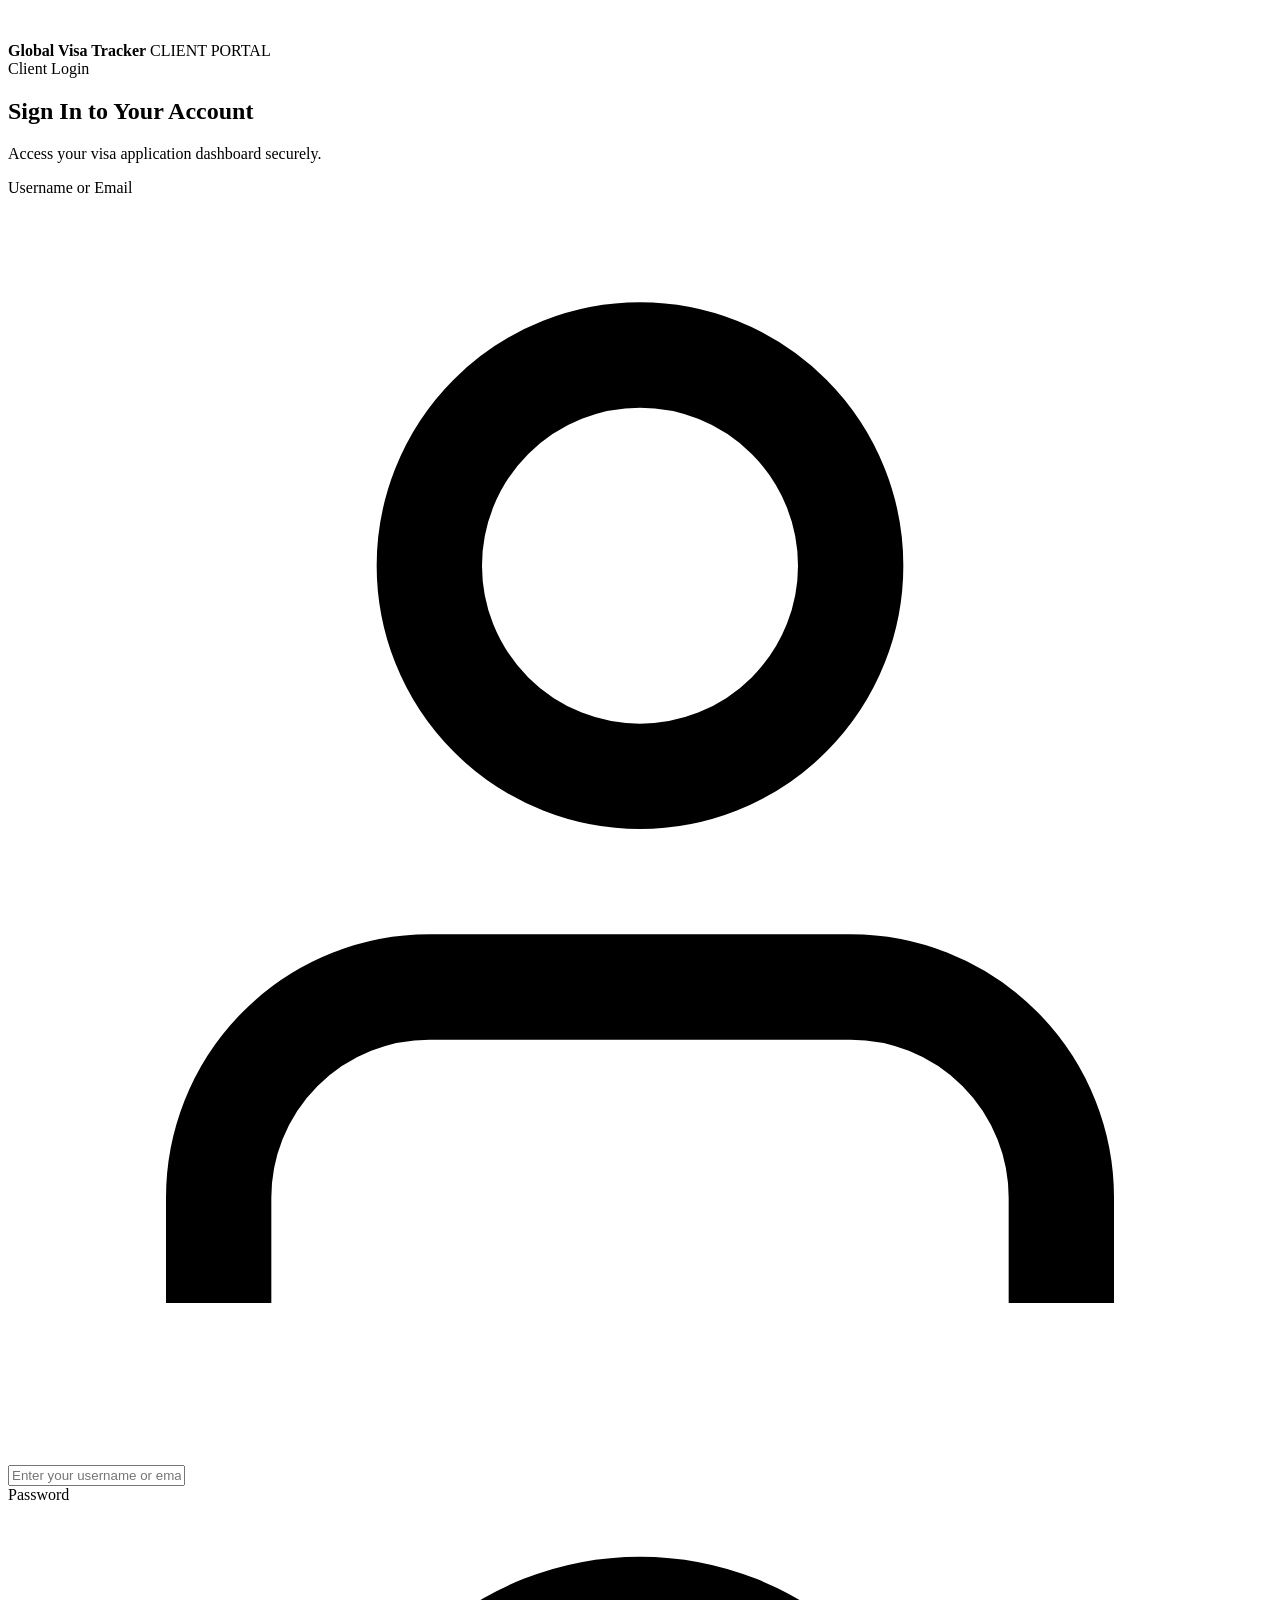
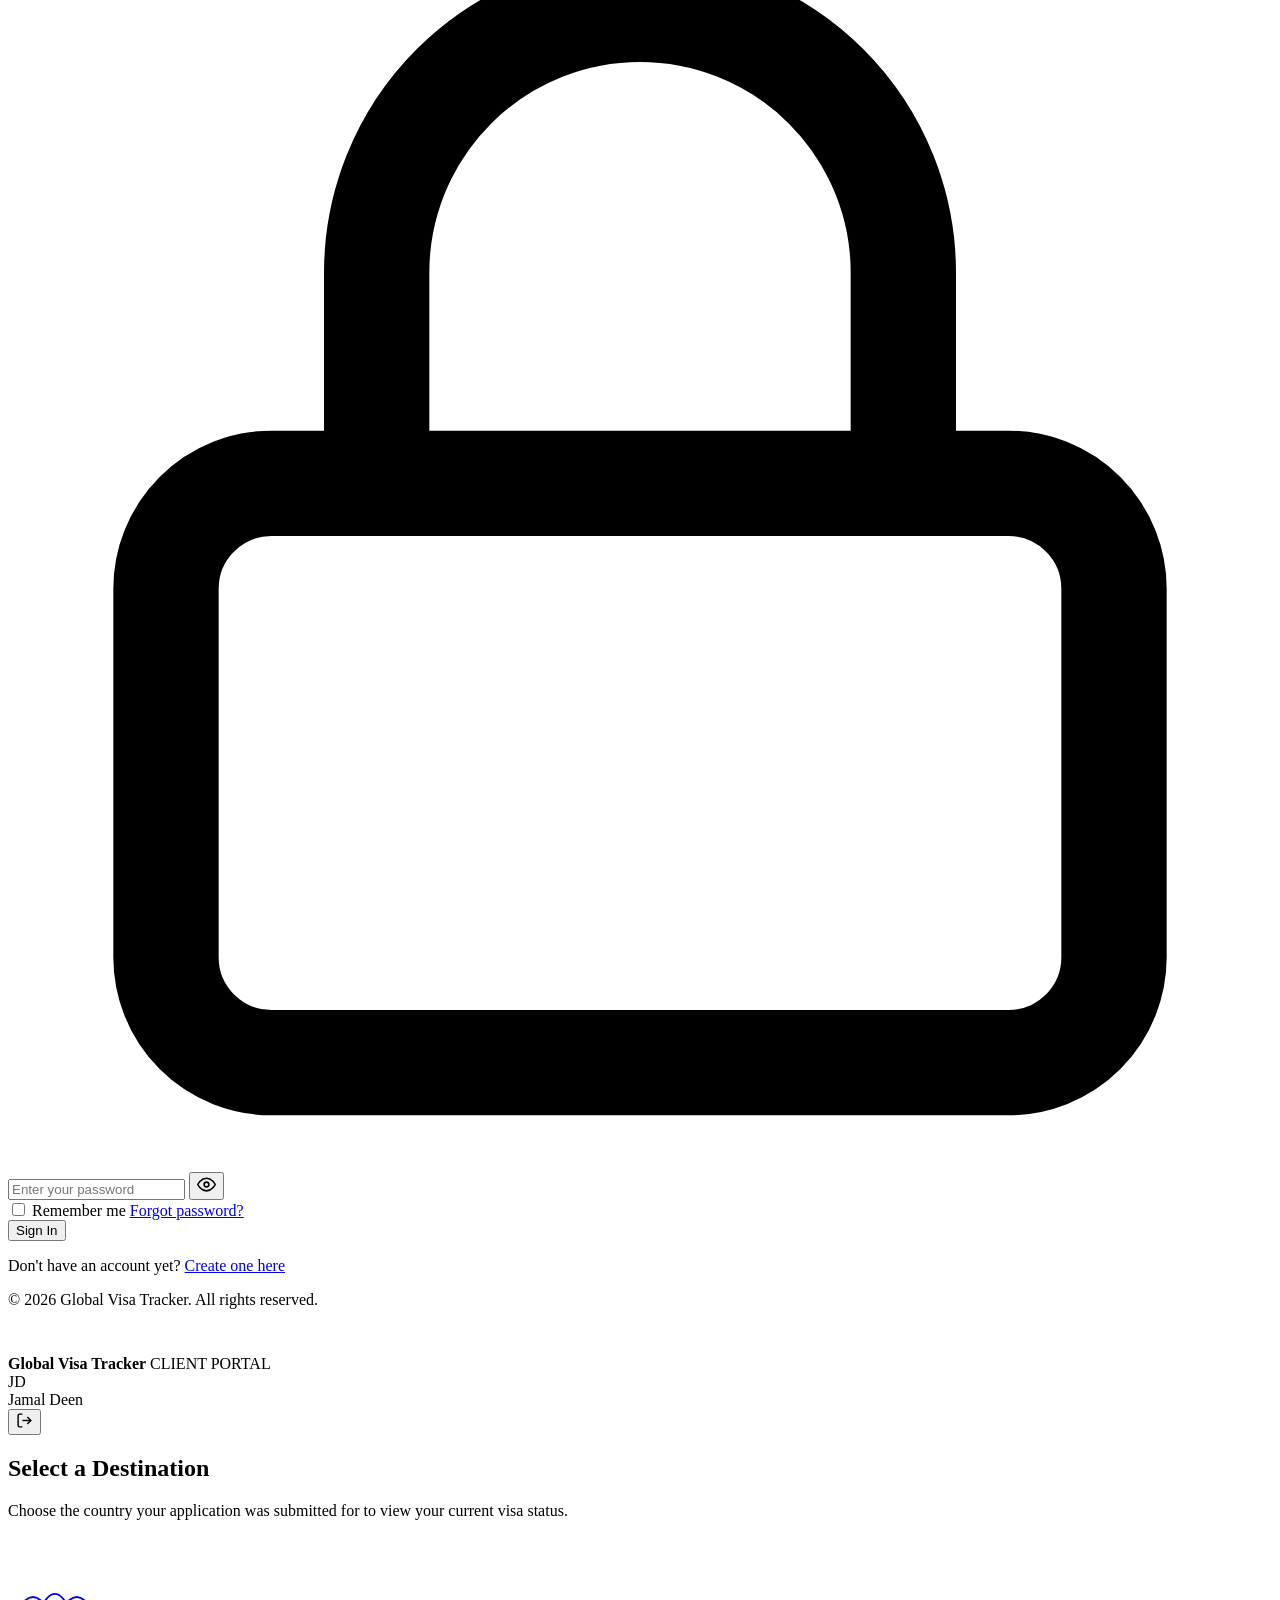
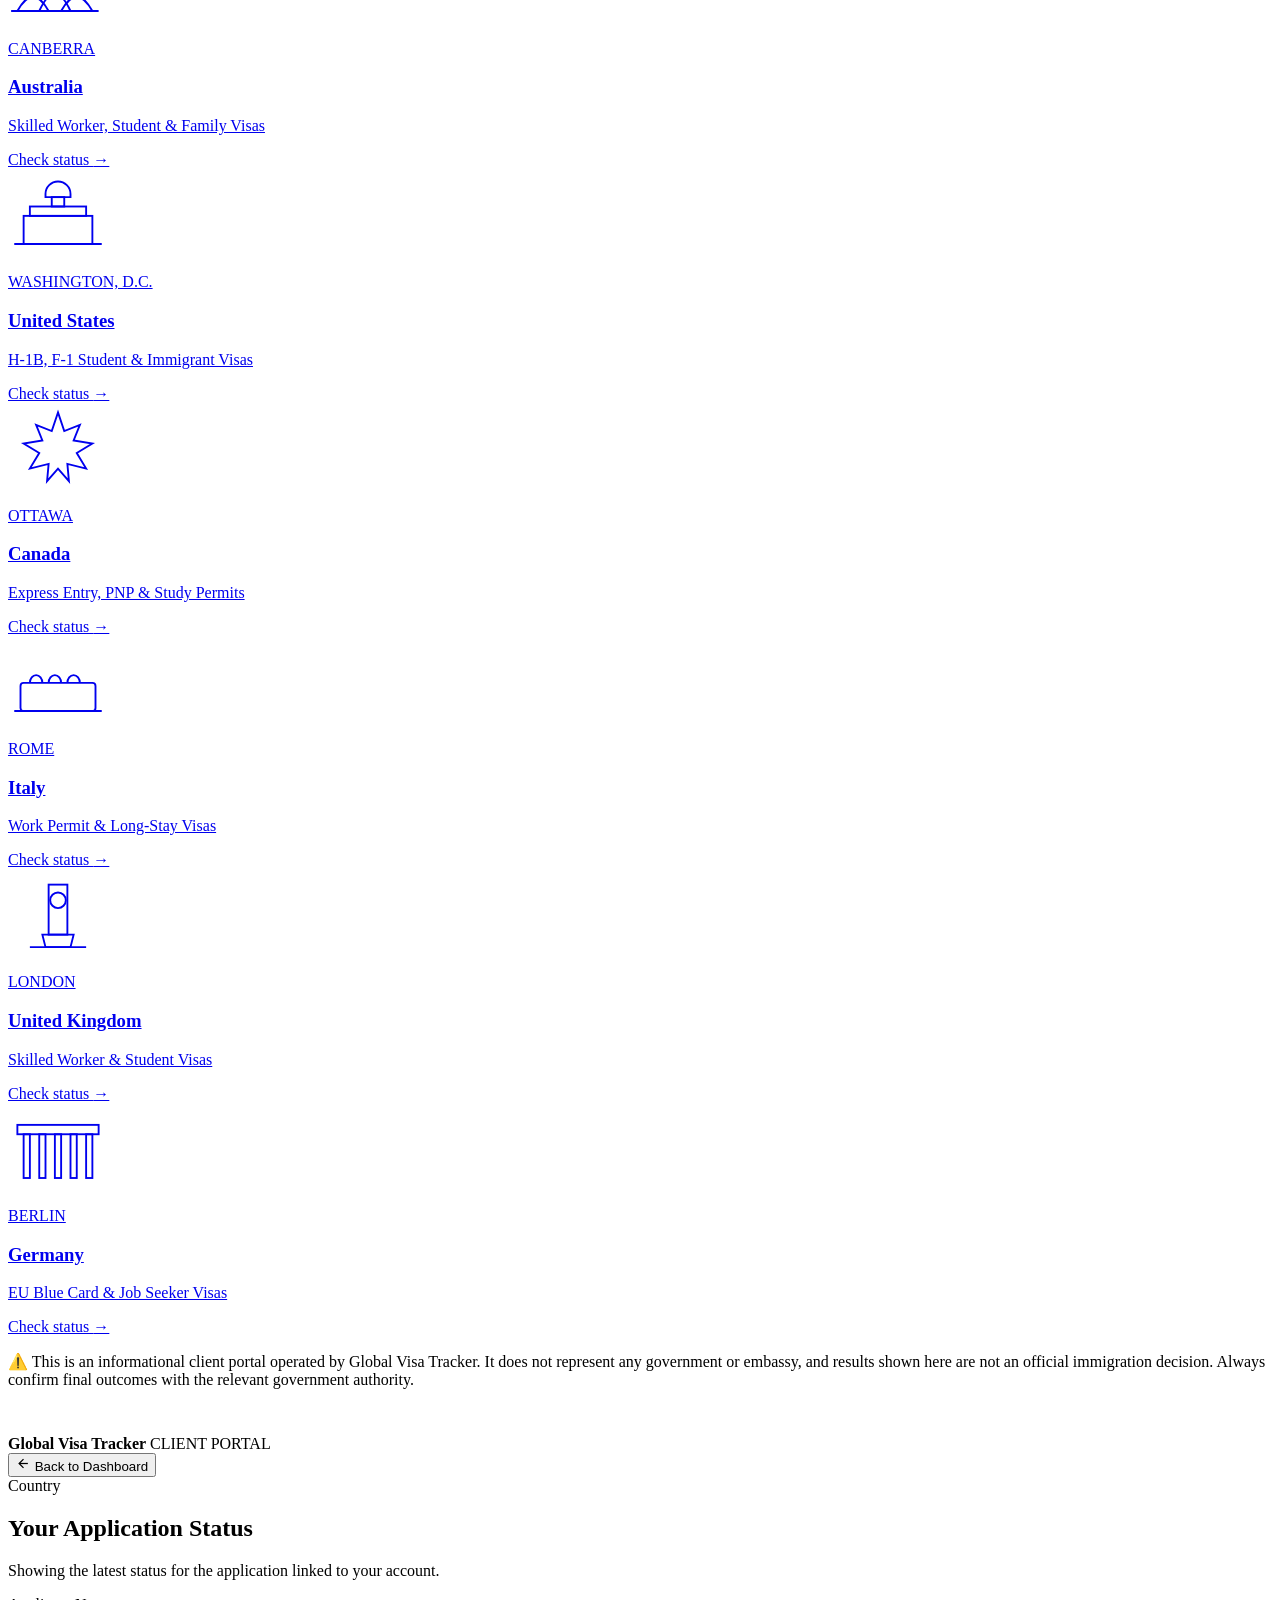
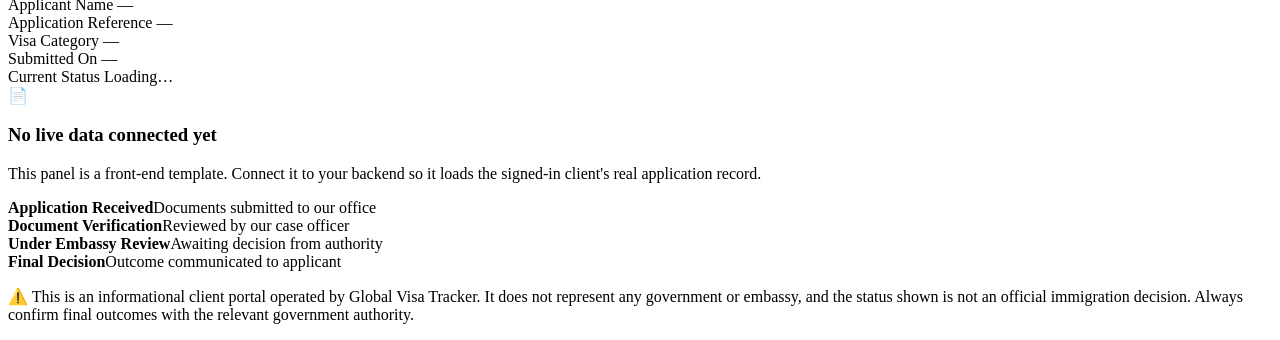
==== index.html @ 9123223c "Create index.html" ====
<!DOCTYPE html>
<html lang="en">
<head>
<meta charset="UTF-8">
<meta name="viewport" content="width=device-width, initial-scale=1.0">
<title>Global Visa Tracker</title>
<link rel="stylesheet" href="style.css">
<link href="https://fonts.googleapis.com/css2?family=Merriweather:wght@700&family=Inter:wght@400;500;600&display=swap" rel="stylesheet">
</head>
<body>

<!-- ======================================================
     PAGE 1 — LOGIN
     ====================================================== -->
<section id="page-login" class="page is-active">
  <div class="page-wrap">

    <header class="top-bar">
      <div class="logo-group">
        <div class="logo-mark">
          <svg viewBox="0 0 48 48" width="30" height="30" fill="none" xmlns="http://www.w3.org/2000/svg">
            <circle cx="24" cy="24" r="21" stroke="#ffffff" stroke-width="2"/>
            <ellipse cx="24" cy="24" rx="9" ry="21" stroke="#ffffff" stroke-width="1.4"/>
            <line x1="3" y1="24" x2="45" y2="24" stroke="#ffffff" stroke-width="1.4"/>
            <path d="M24 7c5 4 8 10 8 17s-3 13-8 17c-5-4-8-10-8-17s3-13 8-17z" stroke="#ffffff" stroke-width="1.2" opacity="0.7"/>
          </svg>
        </div>
        <div class="logo-text">
          <strong>Global Visa Tracker</strong>
          <span>CLIENT PORTAL</span>
        </div>
      </div>
      <div class="top-bar-tag">Client Login</div>
    </header>

    <main class="main-area">
      <div class="login-card">

        <div class="card-header">
          <h1>Sign In to Your Account</h1>
          <p>Access your visa application dashboard securely.</p>
        </div>

        <form id="loginForm" novalidate>

          <div class="field-group">
            <label for="username">Username or Email</label>
            <div class="input-shell" id="userShell">
              <svg class="field-icon" viewBox="0 0 24 24" fill="none" stroke="currentColor" stroke-width="2"><path d="M20 21v-2a4 4 0 0 0-4-4H8a4 4 0 0 0-4 4v2"/><circle cx="12" cy="7" r="4"/></svg>
              <input type="text" id="username" name="username" placeholder="Enter your username or email" autocomplete="username" required>
            </div>
          </div>

          <div class="field-group">
            <label for="password">Password</label>
            <div class="input-shell" id="passShell">
              <svg class="field-icon" viewBox="0 0 24 24" fill="none" stroke="currentColor" stroke-width="2"><rect x="3" y="11" width="18" height="11" rx="2"/><path d="M7 11V7a5 5 0 0 1 10 0v4"/></svg>
              <input type="password" id="password" name="password" placeholder="Enter your password" autocomplete="current-password" required>
              <button type="button" class="toggle-eye" id="toggleEye" aria-label="Show or hide password">
                <svg id="eyeOpen" viewBox="0 0 24 24" fill="none" stroke="currentColor" stroke-width="2" width="19" height="19">
                  <path d="M1 12s4-8 11-8 11 8 11 8-4 8-11 8-11-8-11-8z"/><circle cx="12" cy="12" r="3"/>
                </svg>
                <svg id="eyeClosed" viewBox="0 0 24 24" fill="none" stroke="currentColor" stroke-width="2" width="19" height="19" style="display:none;">
                  <path d="M17.94 17.94A10.94 10.94 0 0 1 12 20c-7 0-11-8-11-8a18.5 18.5 0 0 1 5.06-5.94M9.9 4.24A9.12 9.12 0 0 1 12 4c7 0 11 8 11 8a18.5 18.5 0 0 1-2.16 3.19m-6.72-1.07a3 3 0 1 1-4.24-4.24"/>
                  <line x1="1" y1="1" x2="23" y2="23"/>
                </svg>
              </button>
            </div>
          </div>

          <div class="field-row">
            <label class="remember-check">
              <input type="checkbox" id="remember">
              <span>Remember me</span>
            </label>
            <a href="#" class="forgot-link">Forgot password?</a>
          </div>

          <div class="form-error" id="formError"></div>

          <button type="submit" class="btn-login" id="loginBtn">
            <span class="btn-text">Sign In</span>
            <span class="btn-spinner" id="btnSpinner"></span>
          </button>

        </form>

        <p class="signup-note">Don't have an account yet? <a href="#">Create one here</a></p>
      </div>
    </main>

    <footer class="bottom-bar">
      <p>&copy; 2026 Global Visa Tracker. All rights reserved.</p>
    </footer>

  </div>
</section>

<!-- ======================================================
     PAGE 2 — DASHBOARD
     ====================================================== -->
<section id="page-dashboard" class="page">
  <div class="page-wrap">

    <header class="top-bar">
      <div class="logo-group">
        <div class="logo-mark">
          <svg viewBox="0 0 48 48" width="26" height="26" fill="none"><circle cx="24" cy="24" r="21" stroke="#fff" stroke-width="2"/><ellipse cx="24" cy="24" rx="9" ry="21" stroke="#fff" stroke-width="1.3"/><line x1="3" y1="24" x2="45" y2="24" stroke="#fff" stroke-width="1.3"/></svg>
        </div>
        <div class="logo-text">
          <strong>Global Visa Tracker</strong>
          <span>CLIENT PORTAL</span>
        </div>
      </div>
      <div class="top-bar-right">
        <div class="user-chip">
          <div class="user-avatar">JD</div>
          <span class="user-name">Jamal Deen</span>
        </div>
        <button class="logout-btn" title="Log out" data-nav="page-login">
          <svg width="17" height="17" viewBox="0 0 24 24" fill="none" stroke="currentColor" stroke-width="2"><path d="M9 21H5a2 2 0 0 1-2-2V5a2 2 0 0 1 2-2h4"/><polyline points="16 17 21 12 16 7"/><line x1="21" y1="12" x2="9" y2="12"/></svg>
        </button>
      </div>
    </header>

    <main class="main-area">

      <div class="page-intro">
        <h1>Select a Destination</h1>
        <p>Choose the country your application was submitted for to view your current visa status.</p>
      </div>

      <div class="country-grid">

        <a class="country-card" href="#" data-nav="page-status" data-country="australia" data-country-label="Australia">
          <div class="card-watermark">
            <svg viewBox="0 0 64 64" width="100" height="100" fill="none" stroke="currentColor" stroke-width="1.2">
              <path d="M6 48 Q16 30 26 48 Z"/><path d="M20 48 Q30 26 40 48 Z"/><path d="M34 48 Q44 30 54 48 Z"/><line x1="2" y1="48" x2="58" y2="48"/>
            </svg>
          </div>
          <div class="card-body">
            <div class="card-eyebrow">CANBERRA</div>
            <h3>Australia</h3>
            <p>Skilled Worker, Student &amp; Family Visas</p>
            <div class="card-cta">Check status <span class="arrow">→</span></div>
          </div>
        </a>

        <a class="country-card" href="#" data-nav="page-status" data-country="usa" data-country-label="United States">
          <div class="card-watermark">
            <svg viewBox="0 0 64 64" width="100" height="100" fill="none" stroke="currentColor" stroke-width="1.2">
              <path d="M32 8 a8 8 0 0 1 8 8 v2 h-16 v-2 a8 8 0 0 1 8 -8 z"/><rect x="28" y="18" width="8" height="6"/><rect x="14" y="24" width="36" height="6"/><rect x="10" y="30" width="44" height="18"/><line x1="4" y1="48" x2="60" y2="48"/>
            </svg>
          </div>
          <div class="card-body">
            <div class="card-eyebrow">WASHINGTON, D.C.</div>
            <h3>United States</h3>
            <p>H-1B, F-1 Student &amp; Immigrant Visas</p>
            <div class="card-cta">Check status <span class="arrow">→</span></div>
          </div>
        </a>

        <a class="country-card" href="#" data-nav="page-status" data-country="canada" data-country-label="Canada">
          <div class="card-watermark">
            <svg viewBox="0 0 64 64" width="100" height="100" fill="none" stroke="currentColor" stroke-width="1.2">
              <path d="M32 6 L36 18 L46 14 L42 24 L54 26 L44 32 L50 42 L38 39 L39 50 L32 42 L25 50 L26 39 L14 42 L20 32 L10 26 L22 24 L18 14 L28 18 Z"/>
            </svg>
          </div>
          <div class="card-body">
            <div class="card-eyebrow">OTTAWA</div>
            <h3>Canada</h3>
            <p>Express Entry, PNP &amp; Study Permits</p>
            <div class="card-cta">Check status <span class="arrow">→</span></div>
          </div>
        </a>

        <a class="country-card" href="#" data-nav="page-status" data-country="italy" data-country-label="Italy">
          <div class="card-watermark">
            <svg viewBox="0 0 64 64" width="100" height="100" fill="none" stroke="currentColor" stroke-width="1.2">
              <rect x="8" y="30" width="48" height="18" rx="2"/><path d="M14 30 a4 5 0 0 1 8 0 M26 30 a4 5 0 0 1 8 0 M38 30 a4 5 0 0 1 8 0"/><line x1="4" y1="48" x2="60" y2="48"/>
            </svg>
          </div>
          <div class="card-body">
            <div class="card-eyebrow">ROME</div>
            <h3>Italy</h3>
            <p>Work Permit &amp; Long-Stay Visas</p>
            <div class="card-cta">Check status <span class="arrow">→</span></div>
          </div>
        </a>

        <a class="country-card" href="#" data-nav="page-status" data-country="uk" data-country-label="United Kingdom">
          <div class="card-watermark">
            <svg viewBox="0 0 64 64" width="100" height="100" fill="none" stroke="currentColor" stroke-width="1.2">
              <rect x="26" y="10" width="12" height="32"/><circle cx="32" cy="20" r="5"/><path d="M22 42 L42 42 L40 50 L24 50 Z"/><line x1="14" y1="50" x2="50" y2="50"/>
            </svg>
          </div>
          <div class="card-body">
            <div class="card-eyebrow">LONDON</div>
            <h3>United Kingdom</h3>
            <p>Skilled Worker &amp; Student Visas</p>
            <div class="card-cta">Check status <span class="arrow">→</span></div>
          </div>
        </a>

        <a class="country-card" href="#" data-nav="page-status" data-country="germany" data-country-label="Germany">
          <div class="card-watermark">
            <svg viewBox="0 0 64 64" width="100" height="100" fill="none" stroke="currentColor" stroke-width="1.2">
              <rect x="10" y="20" width="4" height="28"/><rect x="20" y="20" width="4" height="28"/><rect x="30" y="20" width="4" height="28"/><rect x="40" y="20" width="4" height="28"/><rect x="50" y="20" width="4" height="28"/><rect x="6" y="14" width="52" height="6"/>
            </svg>
          </div>
          <div class="card-body">
            <div class="card-eyebrow">BERLIN</div>
            <h3>Germany</h3>
            <p>EU Blue Card &amp; Job Seeker Visas</p>
            <div class="card-cta">Check status <span class="arrow">→</span></div>
          </div>
        </a>

      </div>

    </main>

    <footer class="disclaimer-bar">
      <p>⚠️ This is an informational client portal operated by Global Visa Tracker. It does not represent any government or embassy, and results shown here are not an official immigration decision. Always confirm final outcomes with the relevant government authority.</p>
    </footer>

  </div>
</section>

<!-- ======================================================
     PAGE 3 — STATUS CHECK
     ====================================================== -->
<section id="page-status" class="page">
  <div class="page-wrap">

    <header class="top-bar">
      <div class="logo-group">
        <div class="logo-mark">
          <svg viewBox="0 0 48 48" width="26" height="26" fill="none"><circle cx="24" cy="24" r="21" stroke="#fff" stroke-width="2"/><ellipse cx="24" cy="24" rx="9" ry="21" stroke="#fff" stroke-width="1.3"/><line x1="3" y1="24" x2="45" y2="24" stroke="#fff" stroke-width="1.3"/></svg>
        </div>
        <div class="logo-text">
          <strong>Global Visa Tracker</strong>
          <span>CLIENT PORTAL</span>
        </div>
      </div>
      <button class="back-link" data-nav="page-dashboard">
        <svg width="15" height="15" viewBox="0 0 24 24" fill="none" stroke="currentColor" stroke-width="2"><line x1="19" y1="12" x2="5" y2="12"/><polyline points="12 19 5 12 12 5"/></svg>
        <span>Back to Dashboard</span>
      </button>
    </header>

    <main class="main-area">

      <div class="status-card">

        <div class="status-card-head">
          <div class="country-tag" id="countryTag">Country</div>
          <h1>Your Application Status</h1>
          <p>Showing the latest status for the application linked to your account.</p>
        </div>

        <!-- ===========================================================
             NOTE FOR DEVELOPER:
             Populate this section from your authenticated backend
             (e.g. GET /api/applications/me), scoped to the logged-in
             client's session. Do NOT accept a passport number or
             phone number here to look up other people's records —
             status must only ever be shown for the account that is
             currently logged in.
             =========================================================== -->

        <div class="application-summary" id="applicationSummary">
          <div class="summary-row">
            <span class="summary-label">Applicant Name</span>
            <span class="summary-value" id="applicantName">—</span>
          </div>
          <div class="summary-row">
            <span class="summary-label">Application Reference</span>
            <span class="summary-value" id="applicationRef">—</span>
          </div>
          <div class="summary-row">
            <span class="summary-label">Visa Category</span>
            <span class="summary-value" id="visaCategory">—</span>
          </div>
          <div class="summary-row">
            <span class="summary-label">Submitted On</span>
            <span class="summary-value" id="submittedDate">—</span>
          </div>
          <div class="summary-row highlight">
            <span class="summary-label">Current Status</span>
            <span class="status-badge" id="statusBadge">
              <span class="status-dot"></span>
              <span id="statusText">Loading…</span>
            </span>
          </div>
        </div>

        <div class="empty-state" id="emptyState">
          <div class="empty-icon">📄</div>
          <h3>No live data connected yet</h3>
          <p>This panel is a front-end template. Connect it to your backend so it loads the signed-in client's real application record.</p>
        </div>

        <div class="timeline" id="timeline">
          <div class="timeline-step done">
            <div class="step-dot"></div>
            <div class="step-text"><strong>Application Received</strong><span>Documents submitted to our office</span></div>
          </div>
          <div class="timeline-step done">
            <div class="step-dot"></div>
            <div class="step-text"><strong>Document Verification</strong><span>Reviewed by our case officer</span></div>
          </div>
          <div class="timeline-step active">
            <div class="step-dot"></div>
            <div class="step-text"><strong>Under Embassy Review</strong><span>Awaiting decision from authority</span></div>
          </div>
          <div class="timeline-step">
            <div class="step-dot"></div>
            <div class="step-text"><strong>Final Decision</strong><span>Outcome communicated to applicant</span></div>
          </div>
        </div>

      </div>

    </main>

    <footer class="disclaimer-bar">
      <p>⚠️ This is an informational client portal operated by Global Visa Tracker. It does not represent any government or embassy, and the status shown is not an official immigration decision. Always confirm final outcomes with the relevant government authority.</p>
    </footer>

  </div>
</section>

<script src="script.js"></script>
</body>
</html>
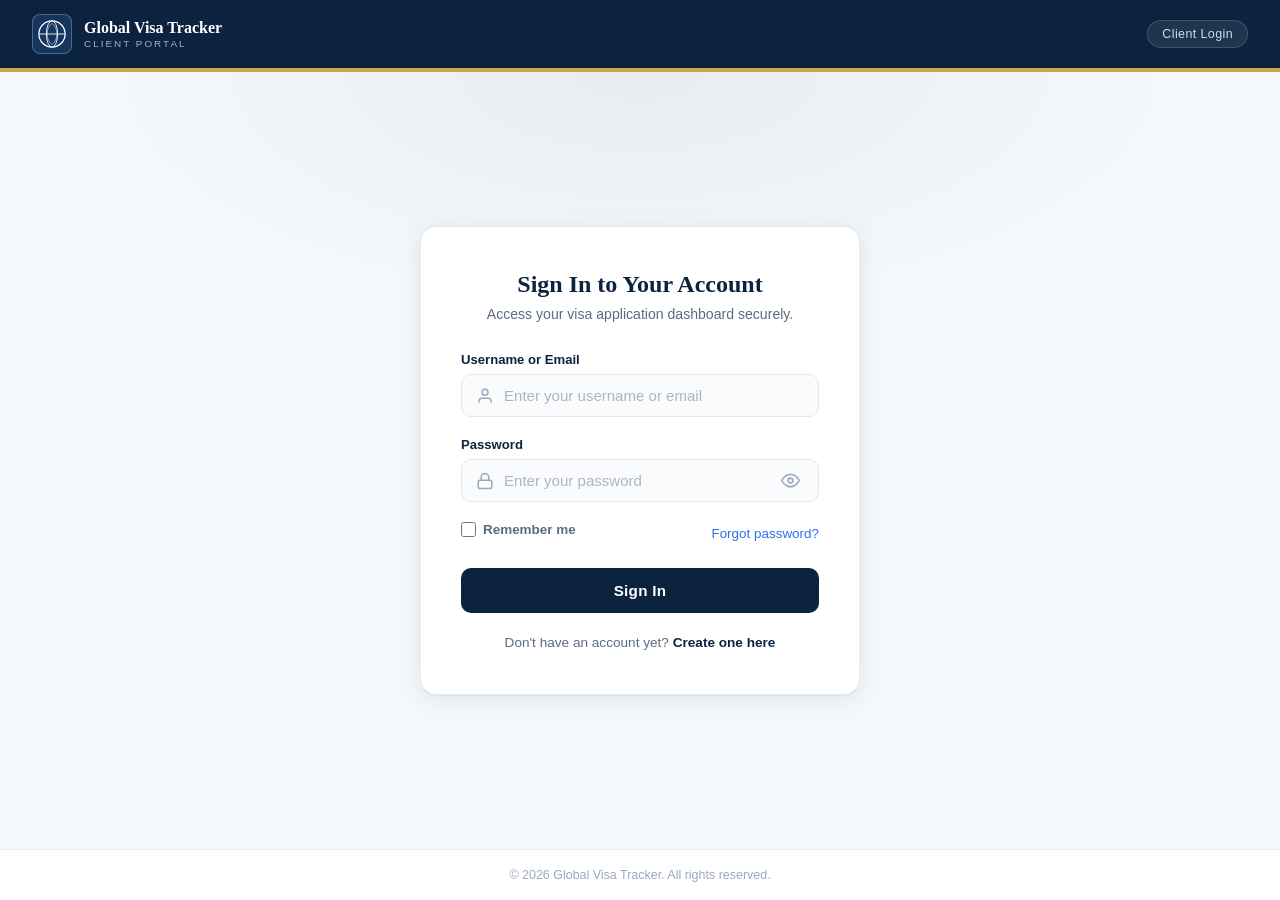
==== commit 075e0f29: "Update index.html" ====
--- a/index.html
+++ b/index.html
@@ -325,7 +325,7 @@
     </main>
 
     <footer class="disclaimer-bar">
-      <p>⚠️ This is an informational client portal operated by Global Visa Tracker. It does not represent any government or embassy, and the status shown is not an official immigration decision. Always confirm final outcomes with the relevant government authority.</p>
+      <p>⚠️ This is a personal/educational project for informational client portal operated by Global Visa Tracker. It does not represent any government or embassy, and the status shown is not an official immigration decision. Always confirm final outcomes with the relevant government authority.</p>
     </footer>
 
   </div>
--- a/style.css
+++ b/style.css
@@ -0,0 +1,390 @@
+/* ===========================
+   Global Visa Tracker — Combined Stylesheet
+   (Login + Dashboard + Status Check)
+   =========================== */
+
+* , *::before, *::after { box-sizing: border-box; margin: 0; padding: 0; }
+
+:root {
+  --navy: #0c2340;
+  --navy-light: #15355e;
+  --slate: #1e3a5f;
+  --off-white: #f4f7fb;
+  --white: #ffffff;
+  --gray-text: #5b6b80;
+  --border-default: #e1e7ef;
+  --accent: #2f6fed;
+  --gold: #c9a84c;
+  --gold-soft: rgba(201,168,76,0.12);
+  --amber: #b8860b;
+  --amber-soft: rgba(184,134,11,0.1);
+  --green: #1e8e5a;
+  --green-soft: rgba(30,142,90,0.1);
+  --red: #c0392b;
+  --red-soft: rgba(192,57,43,0.1);
+}
+
+html, body { height: 100%; }
+
+body {
+  font-family: 'Inter', sans-serif;
+  background: var(--off-white);
+  color: var(--navy);
+  -webkit-font-smoothing: antialiased;
+}
+
+/* ===========================
+   Page switching (SPA-style)
+   =========================== */
+.page { display: none; }
+.page.is-active { display: block; }
+
+.page-wrap { min-height: 100vh; display: flex; flex-direction: column; }
+
+/* ===========================
+   Shared: Top bar
+   =========================== */
+.top-bar {
+  background: var(--navy);
+  padding: 14px 32px;
+  display: flex;
+  align-items: center;
+  justify-content: space-between;
+  border-bottom: 4px solid var(--gold);
+}
+
+.logo-group { display: flex; align-items: center; gap: 12px; }
+
+.logo-mark {
+  width: 40px; height: 40px;
+  background: var(--navy-light);
+  border: 1px solid rgba(255,255,255,0.25);
+  border-radius: 8px;
+  display: flex; align-items: center; justify-content: center;
+  flex-shrink: 0;
+}
+
+.logo-text { display: flex; flex-direction: column; line-height: 1.25; }
+.logo-text strong { font-family: 'Merriweather', serif; font-size: 1rem; color: var(--white); }
+.logo-text span { font-size: 0.62rem; letter-spacing: 2px; color: #9db3cf; font-weight: 500; }
+
+.top-bar-tag {
+  background: rgba(255,255,255,0.08);
+  color: #cfdcec;
+  font-size: 0.78rem;
+  font-weight: 500;
+  padding: 6px 14px;
+  border-radius: 20px;
+  border: 1px solid rgba(255,255,255,0.15);
+  letter-spacing: 0.4px;
+}
+
+.top-bar-right { display: flex; align-items: center; gap: 14px; }
+
+.user-chip { display: flex; align-items: center; gap: 9px; }
+.user-avatar {
+  width: 32px; height: 32px;
+  background: var(--gold);
+  color: var(--navy);
+  border-radius: 50%;
+  display: flex; align-items: center; justify-content: center;
+  font-weight: 600; font-size: 0.78rem;
+}
+.user-name { color: #d6e0ee; font-size: 0.85rem; font-weight: 500; }
+
+.logout-btn {
+  background: rgba(255,255,255,0.08);
+  border: 1px solid rgba(255,255,255,0.15);
+  color: #cfdcec;
+  width: 34px; height: 34px;
+  border-radius: 8px;
+  cursor: pointer;
+  display: flex; align-items: center; justify-content: center;
+  transition: background 0.2s, color 0.2s;
+}
+.logout-btn:hover { background: rgba(255,255,255,0.16); color: #fff; }
+
+.back-link {
+  display: flex; align-items: center; gap: 6px;
+  color: #cfdcec; text-decoration: none;
+  font-size: 0.85rem; font-weight: 500;
+  background: rgba(255,255,255,0.08);
+  border: 1px solid rgba(255,255,255,0.15);
+  padding: 8px 14px; border-radius: 8px;
+  cursor: pointer;
+  transition: background 0.2s;
+}
+.back-link:hover { background: rgba(255,255,255,0.16); }
+
+/* ===========================
+   Shared: Disclaimer bar
+   =========================== */
+.disclaimer-bar {
+  background: #fff8e8;
+  border-top: 1px solid #f0e0b0;
+  padding: 14px 24px;
+  text-align: center;
+}
+.disclaimer-bar p {
+  font-size: 0.78rem;
+  color: #8a6e1e;
+  max-width: 760px;
+  margin: 0 auto;
+  line-height: 1.6;
+}
+
+/* ===========================
+   PAGE 1 — LOGIN
+   =========================== */
+.main-area {
+  flex: 1;
+  padding: 40px 20px;
+  display: flex;
+  align-items: center;
+  justify-content: center;
+  background:
+    radial-gradient(ellipse 70% 50% at 50% 0%, rgba(12,35,64,0.05) 0%, transparent 60%),
+    var(--off-white);
+}
+
+.login-card {
+  width: 440px;
+  max-width: 100%;
+  background: var(--white);
+  border-radius: 16px;
+  padding: 44px 40px;
+  box-shadow: 0 4px 24px rgba(12,35,64,0.08), 0 1px 2px rgba(12,35,64,0.06);
+  border: 1px solid #e8edf3;
+  animation: cardIn 0.5s cubic-bezier(.22,1,.36,1) both;
+}
+
+@keyframes cardIn {
+  from { opacity: 0; transform: translateY(16px); }
+  to   { opacity: 1; transform: translateY(0); }
+}
+
+.card-header { margin-bottom: 30px; text-align: center; }
+.card-header h1 { font-family: 'Merriweather', serif; font-size: 1.5rem; color: var(--navy); margin-bottom: 8px; }
+.card-header p { font-size: 0.88rem; color: var(--gray-text); }
+
+.field-group { margin-bottom: 20px; }
+
+label { display: block; font-size: 0.82rem; font-weight: 600; color: var(--navy); margin-bottom: 7px; }
+
+.input-shell {
+  display: flex; align-items: center; gap: 10px;
+  border: 1.6px solid var(--border-default);
+  border-radius: 10px;
+  padding: 0 14px;
+  background: #fafbfd;
+  transition: border-color 0.25s ease, box-shadow 0.25s ease, background 0.25s ease;
+}
+.input-shell.is-focused { border-color: var(--navy); box-shadow: 0 0 0 3px rgba(12,35,64,0.1); background: var(--white); }
+.input-shell.has-error { border-color: var(--red); box-shadow: 0 0 0 3px rgba(192,57,43,0.1); }
+
+.field-icon { width: 18px; height: 18px; color: #9aa9bd; flex-shrink: 0; transition: color 0.25s ease; }
+.input-shell.is-focused .field-icon { color: var(--navy); }
+
+.input-shell input {
+  flex: 1; border: none; outline: none; background: transparent;
+  padding: 12px 0; font-family: 'Inter', sans-serif; font-size: 0.94rem; color: var(--navy);
+}
+.input-shell input::placeholder { color: #aab6c4; }
+
+.toggle-eye { background: none; border: none; cursor: pointer; color: #9aa9bd; display: flex; align-items: center; padding: 4px; transition: color 0.2s ease; }
+.toggle-eye:hover { color: var(--navy); }
+
+.field-row { display: flex; align-items: center; justify-content: space-between; margin-bottom: 24px; }
+.remember-check { display: flex; align-items: center; gap: 7px; font-size: 0.84rem; color: var(--gray-text); cursor: pointer; }
+.remember-check input { width: 15px; height: 15px; accent-color: var(--navy); cursor: pointer; }
+.forgot-link { font-size: 0.84rem; color: var(--accent); text-decoration: none; font-weight: 500; }
+.forgot-link:hover { text-decoration: underline; }
+
+.form-error {
+  display: none; background: #fdecea; color: var(--red);
+  border-left: 3px solid var(--red); font-size: 0.82rem;
+  padding: 10px 12px; border-radius: 6px; margin-bottom: 18px;
+}
+.form-error.show { display: block; }
+
+.btn-login {
+  width: 100%; padding: 14px; background: var(--navy); color: var(--white);
+  border: none; border-radius: 10px; font-family: 'Inter', sans-serif;
+  font-size: 0.95rem; font-weight: 600; letter-spacing: 0.3px; cursor: pointer;
+  display: flex; align-items: center; justify-content: center; gap: 10px;
+  transition: background 0.25s ease, transform 0.15s ease, box-shadow 0.25s ease;
+}
+.btn-login:hover { background: var(--navy-light); box-shadow: 0 8px 18px rgba(12,35,64,0.25); }
+.btn-login:active { transform: translateY(1px); }
+.btn-login:disabled { opacity: 0.75; cursor: not-allowed; }
+
+.btn-spinner {
+  width: 16px; height: 16px; border: 2px solid rgba(255,255,255,0.35);
+  border-top-color: var(--white); border-radius: 50%; display: none;
+  animation: spin 0.7s linear infinite;
+}
+.btn-spinner.show { display: inline-block; }
+@keyframes spin { to { transform: rotate(360deg); } }
+
+.signup-note { margin-top: 22px; text-align: center; font-size: 0.85rem; color: var(--gray-text); }
+.signup-note a { color: var(--navy); font-weight: 600; text-decoration: none; }
+.signup-note a:hover { text-decoration: underline; }
+
+.bottom-bar {
+  text-align: center; padding: 18px; font-size: 0.78rem;
+  color: #9aa9bd; background: var(--white); border-top: 1px solid #e8edf3;
+}
+
+/* ===========================
+   PAGE 2 — DASHBOARD
+   =========================== */
+#page-dashboard .main-area,
+#page-status .main-area {
+  display: block;
+  background: none;
+  max-width: 1180px;
+  margin: 0 auto;
+  width: 100%;
+  padding: 40px 32px 24px;
+}
+
+.page-intro { text-align: center; margin-bottom: 36px; }
+.page-intro h1 { font-family: 'Merriweather', serif; font-size: 1.7rem; color: var(--navy); margin-bottom: 8px; }
+.page-intro p { color: var(--gray-text); font-size: 0.94rem; max-width: 480px; margin: 0 auto; }
+
+.country-grid { display: grid; grid-template-columns: repeat(3, 1fr); gap: 22px; }
+
+.country-card {
+  position: relative; display: block;
+  background: var(--white); border: 1px solid var(--border-default);
+  border-radius: 16px; overflow: hidden; text-decoration: none; color: inherit;
+  box-shadow: 0 2px 10px rgba(12,35,64,0.05);
+  transition: transform 0.3s cubic-bezier(.22,1,.36,1), box-shadow 0.3s ease, border-color 0.3s ease;
+  animation: cardInUp 0.5s cubic-bezier(.22,1,.36,1) both;
+}
+.country-card:nth-child(1) { animation-delay: 0.04s; }
+.country-card:nth-child(2) { animation-delay: 0.08s; }
+.country-card:nth-child(3) { animation-delay: 0.12s; }
+.country-card:nth-child(4) { animation-delay: 0.16s; }
+.country-card:nth-child(5) { animation-delay: 0.20s; }
+.country-card:nth-child(6) { animation-delay: 0.24s; }
+
+@keyframes cardInUp { from { opacity: 0; transform: translateY(14px); } to { opacity: 1; transform: translateY(0); } }
+
+.country-card:hover { transform: translateY(-5px); box-shadow: 0 16px 32px rgba(12,35,64,0.14); border-color: var(--gold); }
+
+.card-watermark {
+  position: absolute; top: 14px; right: 10px; color: var(--navy);
+  opacity: 0.06; transition: opacity 0.3s ease, transform 0.3s ease; pointer-events: none;
+}
+.country-card:hover .card-watermark { opacity: 0.1; transform: scale(1.08) rotate(2deg); }
+
+.card-body { position: relative; padding: 26px 24px 24px; z-index: 1; }
+.card-eyebrow { font-size: 0.68rem; letter-spacing: 1.6px; color: var(--gold); font-weight: 600; margin-bottom: 10px; }
+.card-body h3 { font-family: 'Merriweather', serif; font-size: 1.25rem; color: var(--navy); margin-bottom: 8px; }
+.card-body p { font-size: 0.85rem; color: var(--gray-text); margin-bottom: 18px; line-height: 1.5; }
+.card-cta { font-size: 0.85rem; font-weight: 600; color: var(--navy); display: flex; align-items: center; gap: 6px; }
+.arrow { transition: transform 0.25s ease; }
+.country-card:hover .arrow { transform: translateX(4px); }
+
+/* ===========================
+   PAGE 3 — STATUS CHECK
+   =========================== */
+#page-status .main-area { display: flex; justify-content: center; }
+
+.status-card {
+  width: 560px; max-width: 100%;
+  background: var(--white); border: 1px solid var(--border-default);
+  border-radius: 18px; padding: 36px 36px 30px;
+  box-shadow: 0 4px 24px rgba(12,35,64,0.07);
+  animation: cardIn 0.45s cubic-bezier(.22,1,.36,1) both;
+}
+
+.status-card-head { text-align: center; margin-bottom: 26px; }
+.country-tag {
+  display: inline-block; background: var(--gold-soft); color: #8a6e1e;
+  font-size: 0.72rem; font-weight: 600; letter-spacing: 1px;
+  padding: 4px 12px; border-radius: 20px; margin-bottom: 14px; text-transform: uppercase;
+}
+.status-card-head h1 { font-family: 'Merriweather', serif; font-size: 1.4rem; margin-bottom: 8px; }
+.status-card-head p { color: var(--gray-text); font-size: 0.87rem; }
+
+.application-summary { border: 1px solid var(--border-default); border-radius: 12px; margin-bottom: 22px; overflow: hidden; }
+.summary-row { display: flex; align-items: center; justify-content: space-between; padding: 13px 18px; border-bottom: 1px solid var(--border-default); font-size: 0.88rem; }
+.summary-row:last-child { border-bottom: none; }
+.summary-row.highlight { background: #fafbfd; }
+.summary-label { color: var(--gray-text); }
+.summary-value { font-weight: 600; color: var(--navy); }
+
+.status-badge {
+  display: inline-flex; align-items: center; gap: 6px;
+  padding: 5px 12px; border-radius: 20px; font-size: 0.82rem; font-weight: 600;
+  background: var(--amber-soft); color: var(--amber);
+}
+.status-badge.approved { background: var(--green-soft); color: var(--green); }
+.status-badge.rejected { background: var(--red-soft); color: var(--red); }
+.status-dot { width: 6px; height: 6px; border-radius: 50%; background: currentColor; }
+
+.empty-state {
+  text-align: center; padding: 22px 16px;
+  border: 1.5px dashed var(--border-default); border-radius: 12px;
+  margin-bottom: 22px; background: #fbfcfe;
+}
+.empty-icon { font-size: 1.8rem; margin-bottom: 8px; }
+.empty-state h3 { font-size: 0.95rem; margin-bottom: 6px; color: var(--navy); }
+.empty-state p { font-size: 0.82rem; color: var(--gray-text); line-height: 1.6; max-width: 380px; margin: 0 auto; }
+
+.timeline { display: flex; flex-direction: column; gap: 0; }
+.timeline-step { display: flex; align-items: flex-start; gap: 14px; padding: 4px 0 22px; position: relative; }
+.timeline-step:not(:last-child)::before {
+  content: ''; position: absolute; left: 7px; top: 22px; bottom: -4px; width: 2px; background: var(--border-default);
+}
+.timeline-step.done:not(:last-child)::before { background: var(--green); opacity: 0.4; }
+
+.step-dot {
+  width: 16px; height: 16px; border-radius: 50%; background: var(--border-default);
+  flex-shrink: 0; margin-top: 2px; border: 3px solid var(--white); box-shadow: 0 0 0 1px var(--border-default);
+}
+.timeline-step.done .step-dot { background: var(--green); box-shadow: 0 0 0 1px var(--green); }
+.timeline-step.active .step-dot {
+  background: var(--gold); box-shadow: 0 0 0 1px var(--gold), 0 0 0 4px var(--gold-soft);
+  animation: pulseDot 1.8s ease-in-out infinite;
+}
+@keyframes pulseDot {
+  0%,100% { box-shadow: 0 0 0 1px var(--gold), 0 0 0 4px var(--gold-soft); }
+  50%     { box-shadow: 0 0 0 1px var(--gold), 0 0 0 7px var(--gold-soft); }
+}
+
+.step-text strong { display: block; font-size: 0.88rem; color: var(--navy); margin-bottom: 2px; }
+.step-text span { font-size: 0.78rem; color: var(--gray-text); }
+
+/* ===========================
+   Responsive
+   =========================== */
+@media (max-width: 900px) {
+  .country-grid { grid-template-columns: repeat(2, 1fr); }
+}
+
+@media (max-width: 600px) {
+  .top-bar { padding: 12px 18px; }
+  .top-bar-tag { display: none; }
+  .user-name { display: none; }
+  .back-link span { display: none; }
+
+  #page-login .main-area { padding: 28px 14px; align-items: flex-start; }
+  .login-card { padding: 32px 22px; border-radius: 14px; margin-top: 18px; }
+  .card-header h1 { font-size: 1.3rem; }
+
+  #page-dashboard .main-area,
+  #page-status .main-area { padding: 26px 14px; }
+  .page-intro h1 { font-size: 1.4rem; }
+  .country-grid { grid-template-columns: 1fr; gap: 16px; }
+
+  .status-card { padding: 28px 20px 24px; border-radius: 14px; }
+  .summary-row { flex-direction: column; align-items: flex-start; gap: 4px; }
+  .summary-row.highlight { align-items: center; flex-direction: row; justify-content: space-between; }
+}
+
+@media (max-width: 360px) {
+  .login-card { padding: 26px 18px; }
+}
